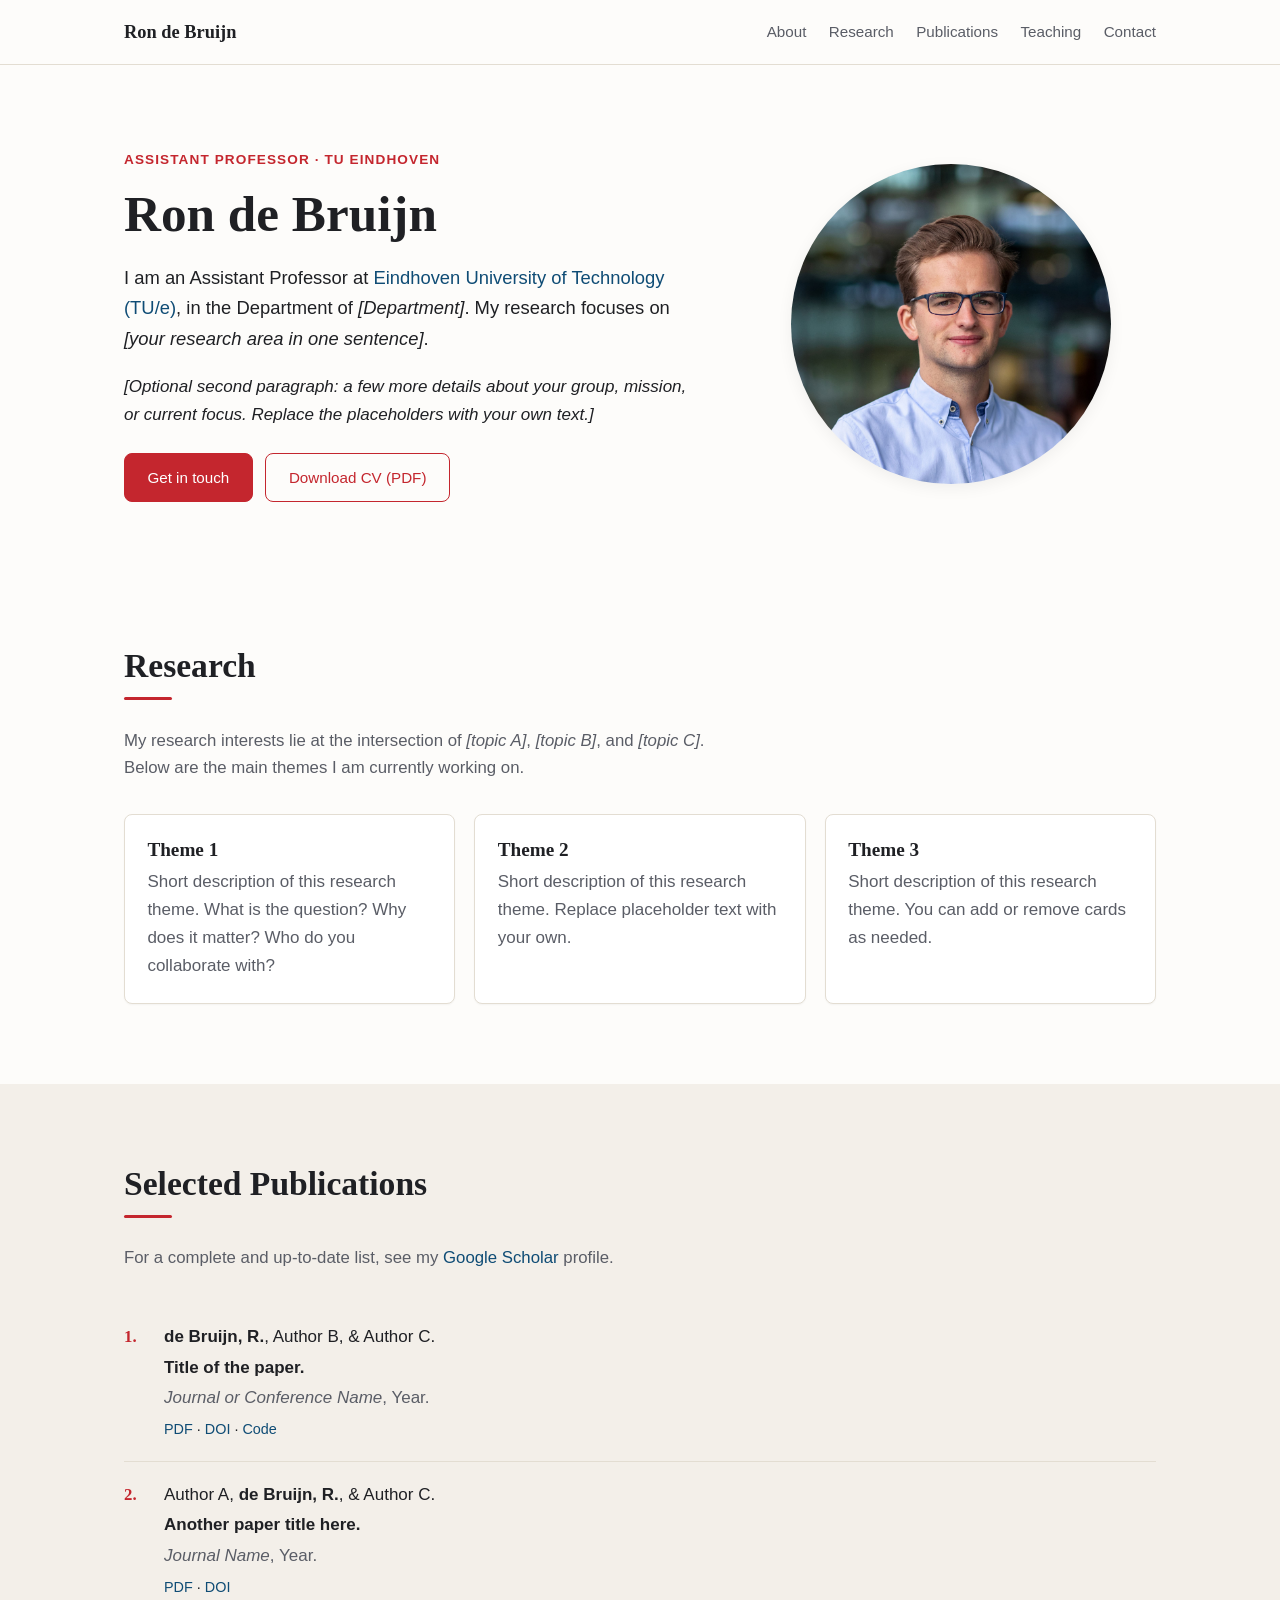
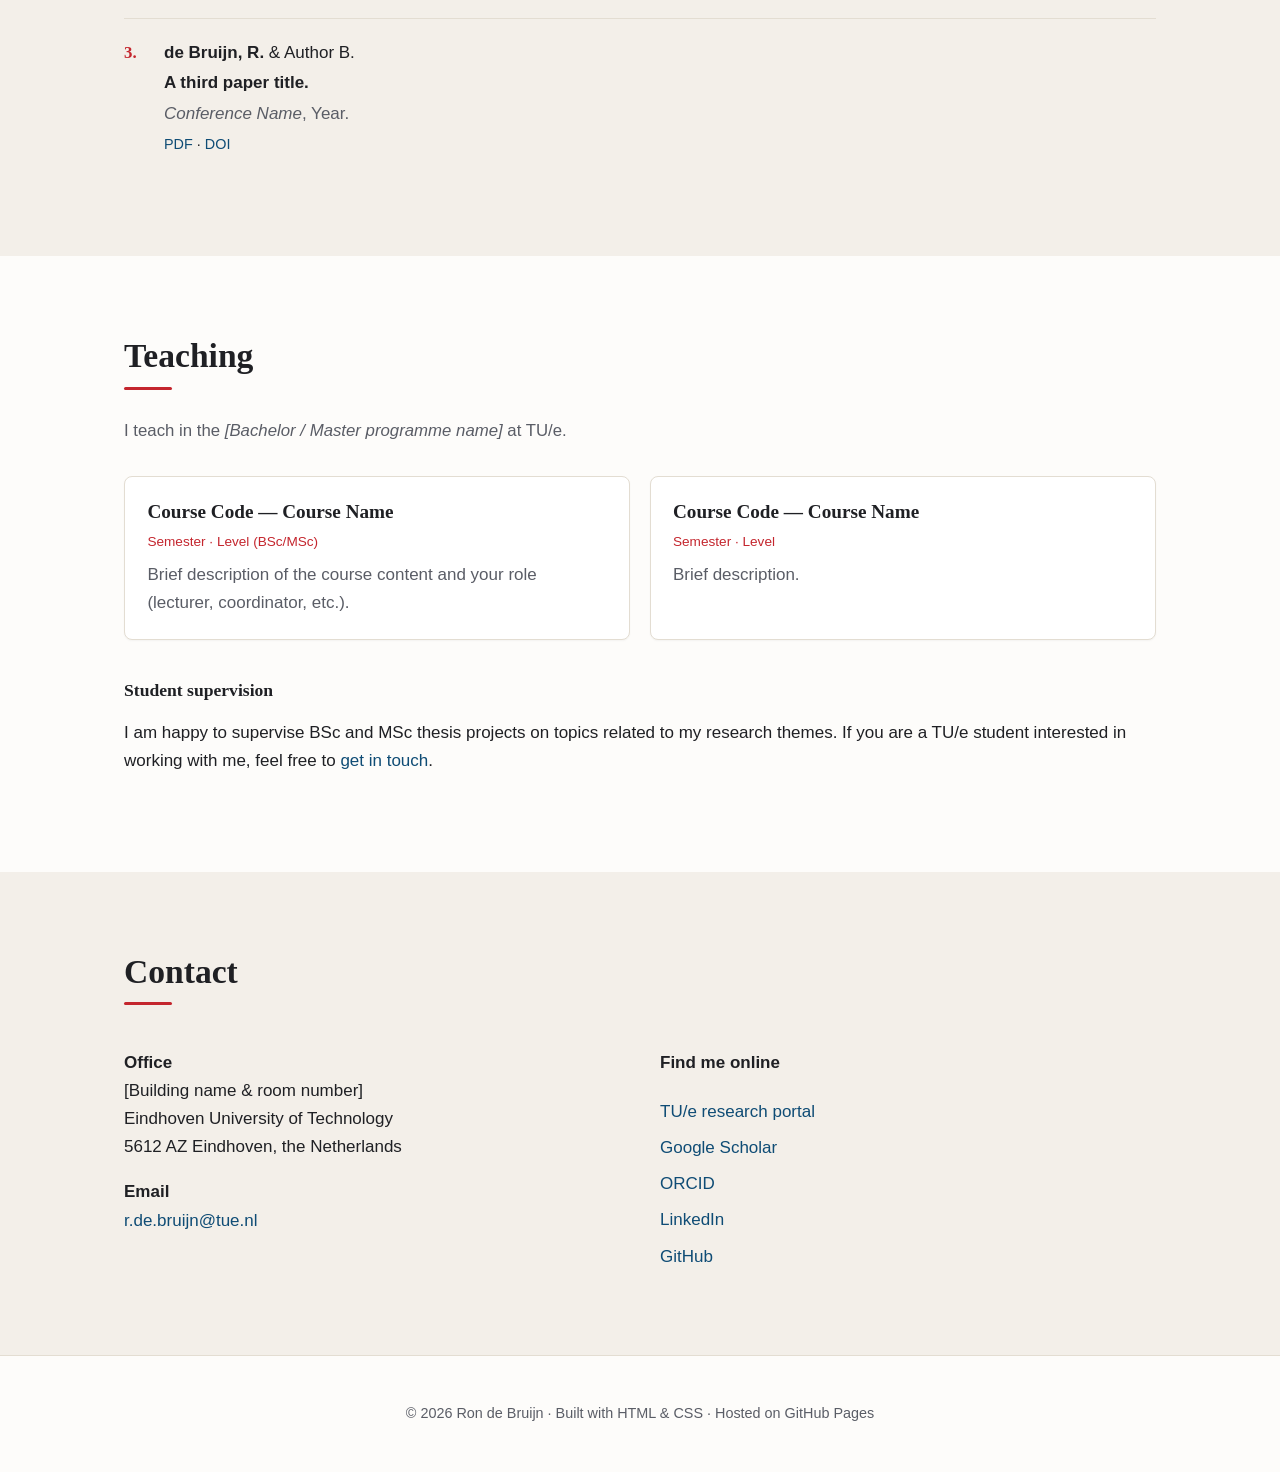
==== index.html @ a9f79290 "Add files via upload" ====
<!DOCTYPE html>
<html lang="en">
<head>
  <meta charset="UTF-8" />
  <meta name="viewport" content="width=device-width, initial-scale=1.0" />
  <title>Ron de Bruijn — Assistant Professor, TU Eindhoven</title>
  <meta name="description" content="Personal website of Ron de Bruijn, Assistant Professor at Eindhoven University of Technology (TU/e)." />
  <meta name="author" content="Ron de Bruijn" />

  <!-- Open Graph -->
  <meta property="og:title" content="Ron de Bruijn — Assistant Professor, TU/e" />
  <meta property="og:description" content="Personal website of Ron de Bruijn, Assistant Professor at Eindhoven University of Technology." />
  <meta property="og:type" content="website" />
  <meta property="og:url" content="https://rondebruijn.eu/" />

  <link rel="icon" href="data:image/svg+xml,<svg xmlns='http://www.w3.org/2000/svg' viewBox='0 0 100 100'><text y='.9em' font-size='90'>📘</text></svg>" />
  <link rel="stylesheet" href="styles.css" />
</head>
<body>
  <header class="site-header">
    <div class="container nav-wrap">
      <a href="#top" class="brand">Ron de Bruijn</a>
      <nav aria-label="Primary">
        <ul class="nav">
          <li><a href="#about">About</a></li>
          <li><a href="#research">Research</a></li>
          <li><a href="#publications">Publications</a></li>
          <li><a href="#teaching">Teaching</a></li>
          <li><a href="#contact">Contact</a></li>
        </ul>
      </nav>
      <button class="nav-toggle" aria-label="Toggle menu" aria-expanded="false">
        <span></span><span></span><span></span>
      </button>
    </div>
  </header>

  <main id="top">

    <!-- Hero / About -->
    <section id="about" class="hero">
      <div class="container hero-grid">
        <div class="hero-text">
          <p class="eyebrow">Assistant Professor · TU Eindhoven</p>
          <h1>Ron de Bruijn</h1>
          <p class="lede">
            I am an Assistant Professor at <a href="https://www.tue.nl/" target="_blank" rel="noopener">Eindhoven University of Technology (TU/e)</a>,
            in the Department of <em>[Department]</em>. My research focuses on
            <em>[your research area in one sentence]</em>.
          </p>
          <p>
            <em>[Optional second paragraph: a few more details about your group, mission, or current focus.
            Replace the placeholders with your own text.]</em>
          </p>
          <div class="cta-row">
            <a class="btn" href="#contact">Get in touch</a>
            <a class="btn btn-ghost" href="cv.pdf" target="_blank" rel="noopener">Download CV (PDF)</a>
          </div>
        </div>
        <div class="hero-photo">
          <!-- Replace photo.jpg with your own picture (square works best, ~600x600px) -->
          <img src="photo.jpg" alt="Portrait of Ron de Bruijn"
               onerror="this.outerHTML='<div class=&quot;photo-placeholder&quot;>Add <code>photo.jpg</code><br>(square, ~600×600)</div>'" />
        </div>
      </div>
    </section>

    <!-- Research -->
    <section id="research" class="section">
      <div class="container">
        <h2>Research</h2>
        <p class="section-lede">
          My research interests lie at the intersection of <em>[topic A]</em>, <em>[topic B]</em>, and <em>[topic C]</em>.
          Below are the main themes I am currently working on.
        </p>

        <div class="cards">
          <article class="card">
            <h3>Theme 1</h3>
            <p>Short description of this research theme. What is the question? Why does it matter? Who do you collaborate with?</p>
          </article>
          <article class="card">
            <h3>Theme 2</h3>
            <p>Short description of this research theme. Replace placeholder text with your own.</p>
          </article>
          <article class="card">
            <h3>Theme 3</h3>
            <p>Short description of this research theme. You can add or remove cards as needed.</p>
          </article>
        </div>
      </div>
    </section>

    <!-- Publications -->
    <section id="publications" class="section section-alt">
      <div class="container">
        <h2>Selected Publications</h2>
        <p class="section-lede">
          For a complete and up-to-date list, see my
          <a href="https://scholar.google.com/" target="_blank" rel="noopener">Google Scholar</a> profile.
        </p>

        <ol class="pubs">
          <li>
            <span class="pub-authors"><strong>de Bruijn, R.</strong>, Author B, &amp; Author C.</span>
            <span class="pub-title">Title of the paper.</span>
            <span class="pub-venue"><em>Journal or Conference Name</em>, Year.</span>
            <span class="pub-links">
              <a href="#">PDF</a> · <a href="#">DOI</a> · <a href="#">Code</a>
            </span>
          </li>
          <li>
            <span class="pub-authors">Author A, <strong>de Bruijn, R.</strong>, &amp; Author C.</span>
            <span class="pub-title">Another paper title here.</span>
            <span class="pub-venue"><em>Journal Name</em>, Year.</span>
            <span class="pub-links">
              <a href="#">PDF</a> · <a href="#">DOI</a>
            </span>
          </li>
          <li>
            <span class="pub-authors"><strong>de Bruijn, R.</strong> &amp; Author B.</span>
            <span class="pub-title">A third paper title.</span>
            <span class="pub-venue"><em>Conference Name</em>, Year.</span>
            <span class="pub-links">
              <a href="#">PDF</a> · <a href="#">DOI</a>
            </span>
          </li>
        </ol>
      </div>
    </section>

    <!-- Teaching -->
    <section id="teaching" class="section">
      <div class="container">
        <h2>Teaching</h2>
        <p class="section-lede">
          I teach in the <em>[Bachelor / Master programme name]</em> at TU/e.
        </p>

        <div class="cards">
          <article class="card">
            <h3>Course Code — Course Name</h3>
            <p class="meta">Semester · Level (BSc/MSc)</p>
            <p>Brief description of the course content and your role (lecturer, coordinator, etc.).</p>
          </article>
          <article class="card">
            <h3>Course Code — Course Name</h3>
            <p class="meta">Semester · Level</p>
            <p>Brief description.</p>
          </article>
        </div>

        <h3 class="subhead">Student supervision</h3>
        <p>
          I am happy to supervise BSc and MSc thesis projects on topics related to my research themes.
          If you are a TU/e student interested in working with me, feel free to <a href="#contact">get in touch</a>.
        </p>
      </div>
    </section>

    <!-- Contact -->
    <section id="contact" class="section section-alt">
      <div class="container">
        <h2>Contact</h2>
        <div class="contact-grid">
          <div>
            <p><strong>Office</strong><br>
              [Building name &amp; room number]<br>
              Eindhoven University of Technology<br>
              5612 AZ Eindhoven, the Netherlands
            </p>
            <p><strong>Email</strong><br>
              <a href="mailto:r.de.bruijn@tue.nl">r.de.bruijn@tue.nl</a>
            </p>
          </div>
          <div>
            <p><strong>Find me online</strong></p>
            <ul class="links">
              <li><a href="https://research.tue.nl/" target="_blank" rel="noopener">TU/e research portal</a></li>
              <li><a href="https://scholar.google.com/" target="_blank" rel="noopener">Google Scholar</a></li>
              <li><a href="https://orcid.org/" target="_blank" rel="noopener">ORCID</a></li>
              <li><a href="https://www.linkedin.com/" target="_blank" rel="noopener">LinkedIn</a></li>
              <li><a href="https://github.com/" target="_blank" rel="noopener">GitHub</a></li>
            </ul>
          </div>
        </div>
      </div>
    </section>

  </main>

  <footer class="site-footer">
    <div class="container">
      <p>© <span id="year"></span> Ron de Bruijn · Built with HTML &amp; CSS · Hosted on GitHub Pages</p>
    </div>
  </footer>

  <script>
    // Footer year
    document.getElementById('year').textContent = new Date().getFullYear();

    // Mobile nav toggle
    const toggle = document.querySelector('.nav-toggle');
    const nav = document.querySelector('.nav');
    toggle.addEventListener('click', () => {
      const open = nav.classList.toggle('open');
      toggle.setAttribute('aria-expanded', open);
    });
    nav.addEventListener('click', e => {
      if (e.target.tagName === 'A') {
        nav.classList.remove('open');
        toggle.setAttribute('aria-expanded', 'false');
      }
    });
  </script>
</body>
</html>
---- styles.css ----
/* ==========================================================================
   Ron de Bruijn — personal academic site
   Plain CSS, no framework. Easy to tweak.
   ========================================================================== */

:root {
  --max-width: 1080px;
  --bg: #fdfcfa;
  --bg-alt: #f3efe9;
  --text: #1f2024;
  --text-muted: #5a5d66;
  --border: #e3ddd2;
  --accent: #c4262e;          /* TU/e red, used sparingly */
  --accent-dark: #8e1b21;
  --link: #0f4c75;
  --link-hover: #1b6ca8;
  --radius: 8px;
  --shadow-sm: 0 1px 2px rgba(0,0,0,.04);
  --shadow-md: 0 4px 16px rgba(0,0,0,.06);
  --serif: "Charter", "Iowan Old Style", Georgia, "Times New Roman", serif;
  --sans:  "Inter", -apple-system, BlinkMacSystemFont, "Segoe UI", Roboto, "Helvetica Neue", Arial, sans-serif;
}

/* ---------- Reset / base ---------- */
* { box-sizing: border-box; }
html { scroll-behavior: smooth; }
body {
  margin: 0;
  font-family: var(--sans);
  font-size: 17px;
  line-height: 1.65;
  color: var(--text);
  background: var(--bg);
  -webkit-font-smoothing: antialiased;
}
img { max-width: 100%; height: auto; display: block; }
a {
  color: var(--link);
  text-decoration: none;
  border-bottom: 1px solid transparent;
  transition: border-color .15s, color .15s;
}
a:hover { color: var(--link-hover); border-bottom-color: currentColor; }

h1, h2, h3 { font-family: var(--serif); font-weight: 600; line-height: 1.2; }
h1 { font-size: clamp(2.2rem, 4.5vw, 3.2rem); margin: .2em 0 .35em; }
h2 { font-size: clamp(1.6rem, 3vw, 2.1rem); margin: 0 0 .8em; position: relative; padding-bottom: .4em; }
h2::after {
  content: "";
  position: absolute;
  left: 0; bottom: 0;
  width: 48px; height: 3px;
  background: var(--accent);
  border-radius: 2px;
}
h3 { font-size: 1.2rem; margin: 0 0 .4em; }

.container {
  width: 100%;
  max-width: var(--max-width);
  margin: 0 auto;
  padding: 0 1.5rem;
}

/* ---------- Header / nav ---------- */
.site-header {
  position: sticky;
  top: 0;
  z-index: 50;
  background: rgba(253, 252, 250, 0.92);
  backdrop-filter: saturate(150%) blur(8px);
  border-bottom: 1px solid var(--border);
}
.nav-wrap {
  display: flex;
  align-items: center;
  justify-content: space-between;
  height: 64px;
}
.brand {
  font-family: var(--serif);
  font-size: 1.15rem;
  font-weight: 600;
  color: var(--text);
  border: none;
}
.brand:hover { color: var(--accent); }

.nav {
  display: flex;
  gap: 1.4rem;
  list-style: none;
  margin: 0; padding: 0;
}
.nav a {
  color: var(--text-muted);
  font-size: .95rem;
  border: none;
  position: relative;
}
.nav a:hover { color: var(--text); }
.nav a::after {
  content: "";
  position: absolute;
  left: 0; right: 0; bottom: -6px;
  height: 2px;
  background: var(--accent);
  transform: scaleX(0);
  transition: transform .18s ease;
  transform-origin: left;
}
.nav a:hover::after { transform: scaleX(1); }

.nav-toggle {
  display: none;
  background: none;
  border: none;
  cursor: pointer;
  padding: 8px;
  flex-direction: column;
  gap: 4px;
}
.nav-toggle span {
  display: block;
  width: 22px; height: 2px;
  background: var(--text);
  border-radius: 2px;
}

/* ---------- Sections ---------- */
.section {
  padding: 5rem 0;
}
.section-alt { background: var(--bg-alt); }
.section-lede {
  font-size: 1.05rem;
  color: var(--text-muted);
  max-width: 65ch;
  margin: 0 0 2rem;
}
.subhead {
  margin-top: 2.5rem;
  font-size: 1.1rem;
}

/* ---------- Hero ---------- */
.hero { padding: 5rem 0 4rem; }
.hero-grid {
  display: grid;
  grid-template-columns: 1.4fr 1fr;
  gap: 3rem;
  align-items: center;
}
.eyebrow {
  display: inline-block;
  font-size: .85rem;
  font-weight: 600;
  letter-spacing: .08em;
  text-transform: uppercase;
  color: var(--accent);
  margin: 0;
}
.lede {
  font-size: 1.15rem;
  color: var(--text);
}
.cta-row {
  display: flex;
  gap: .8rem;
  flex-wrap: wrap;
  margin-top: 1.5rem;
}
.btn {
  display: inline-block;
  padding: .7rem 1.4rem;
  border-radius: var(--radius);
  background: var(--accent);
  color: #fff;
  font-weight: 500;
  font-size: .95rem;
  border: 1px solid var(--accent);
  transition: background .15s, transform .05s;
}
.btn:hover { background: var(--accent-dark); border-color: var(--accent-dark); color: #fff; border-bottom-color: var(--accent-dark); }
.btn:active { transform: translateY(1px); }
.btn-ghost {
  background: transparent;
  color: var(--accent);
}
.btn-ghost:hover { background: var(--accent); color: #fff; }

.hero-photo img,
.photo-placeholder {
  width: 100%;
  max-width: 320px;
  aspect-ratio: 1 / 1;
  border-radius: 50%;
  object-fit: cover;
  margin: 0 auto;
  box-shadow: var(--shadow-md);
  background: var(--bg-alt);
}
.photo-placeholder {
  display: flex;
  align-items: center;
  justify-content: center;
  text-align: center;
  color: var(--text-muted);
  font-size: .9rem;
  padding: 1rem;
  border: 2px dashed var(--border);
}
.photo-placeholder code {
  background: #fff;
  padding: 1px 5px;
  border-radius: 3px;
  font-size: .85rem;
}

/* ---------- Cards ---------- */
.cards {
  display: grid;
  grid-template-columns: repeat(auto-fit, minmax(260px, 1fr));
  gap: 1.2rem;
  margin-top: 1rem;
}
.card {
  background: #fff;
  border: 1px solid var(--border);
  border-radius: var(--radius);
  padding: 1.4rem;
  box-shadow: var(--shadow-sm);
  transition: transform .15s, box-shadow .15s;
}
.section-alt .card { background: #fff; }
.card:hover {
  transform: translateY(-2px);
  box-shadow: var(--shadow-md);
}
.card h3 { color: var(--text); }
.card p { margin: 0; color: var(--text-muted); }
.card .meta {
  font-size: .85rem;
  color: var(--accent);
  margin-bottom: .5rem;
  font-weight: 500;
}

/* ---------- Publications ---------- */
.pubs {
  list-style: none;
  counter-reset: pub;
  padding: 0;
  margin: 0;
}
.pubs li {
  counter-increment: pub;
  padding: 1.2rem 0 1.2rem 2.5rem;
  border-bottom: 1px solid var(--border);
  position: relative;
}
.pubs li:last-child { border-bottom: none; }
.pubs li::before {
  content: counter(pub) ".";
  position: absolute;
  left: 0;
  top: 1.2rem;
  font-family: var(--serif);
  font-weight: 600;
  color: var(--accent);
  font-size: 1.05rem;
}
.pub-authors,
.pub-title,
.pub-venue,
.pub-links { display: block; }
.pub-title {
  font-weight: 600;
  margin: .15rem 0;
}
.pub-venue { color: var(--text-muted); }
.pub-links { margin-top: .35rem; font-size: .9rem; }

/* ---------- Contact ---------- */
.contact-grid {
  display: grid;
  grid-template-columns: 1fr 1fr;
  gap: 2.5rem;
}
.links {
  list-style: none;
  padding: 0;
  margin: .5rem 0 0;
}
.links li { padding: .25rem 0; }

/* ---------- Footer ---------- */
.site-footer {
  border-top: 1px solid var(--border);
  padding: 2rem 0;
  font-size: .9rem;
  color: var(--text-muted);
  text-align: center;
}

/* ---------- Responsive ---------- */
@media (max-width: 760px) {
  .hero-grid {
    grid-template-columns: 1fr;
    text-align: center;
  }
  .hero-photo { order: -1; }
  .hero-photo img,
  .photo-placeholder { max-width: 200px; }
  .eyebrow { display: inline-block; }
  .cta-row { justify-content: center; }
  .contact-grid { grid-template-columns: 1fr; }

  .nav-toggle { display: flex; }
  .nav {
    display: none;
    position: absolute;
    top: 64px; left: 0; right: 0;
    flex-direction: column;
    gap: 0;
    background: var(--bg);
    border-bottom: 1px solid var(--border);
    padding: .5rem 1.5rem 1rem;
  }
  .nav.open { display: flex; }
  .nav li { padding: .6rem 0; border-bottom: 1px solid var(--border); }
  .nav li:last-child { border-bottom: none; }
}

/* ---------- Print ---------- */
@media print {
  .site-header, .site-footer, .cta-row, .nav-toggle { display: none; }
  .section { padding: 1.5rem 0; page-break-inside: avoid; }
  body { font-size: 11pt; color: #000; background: #fff; }
}
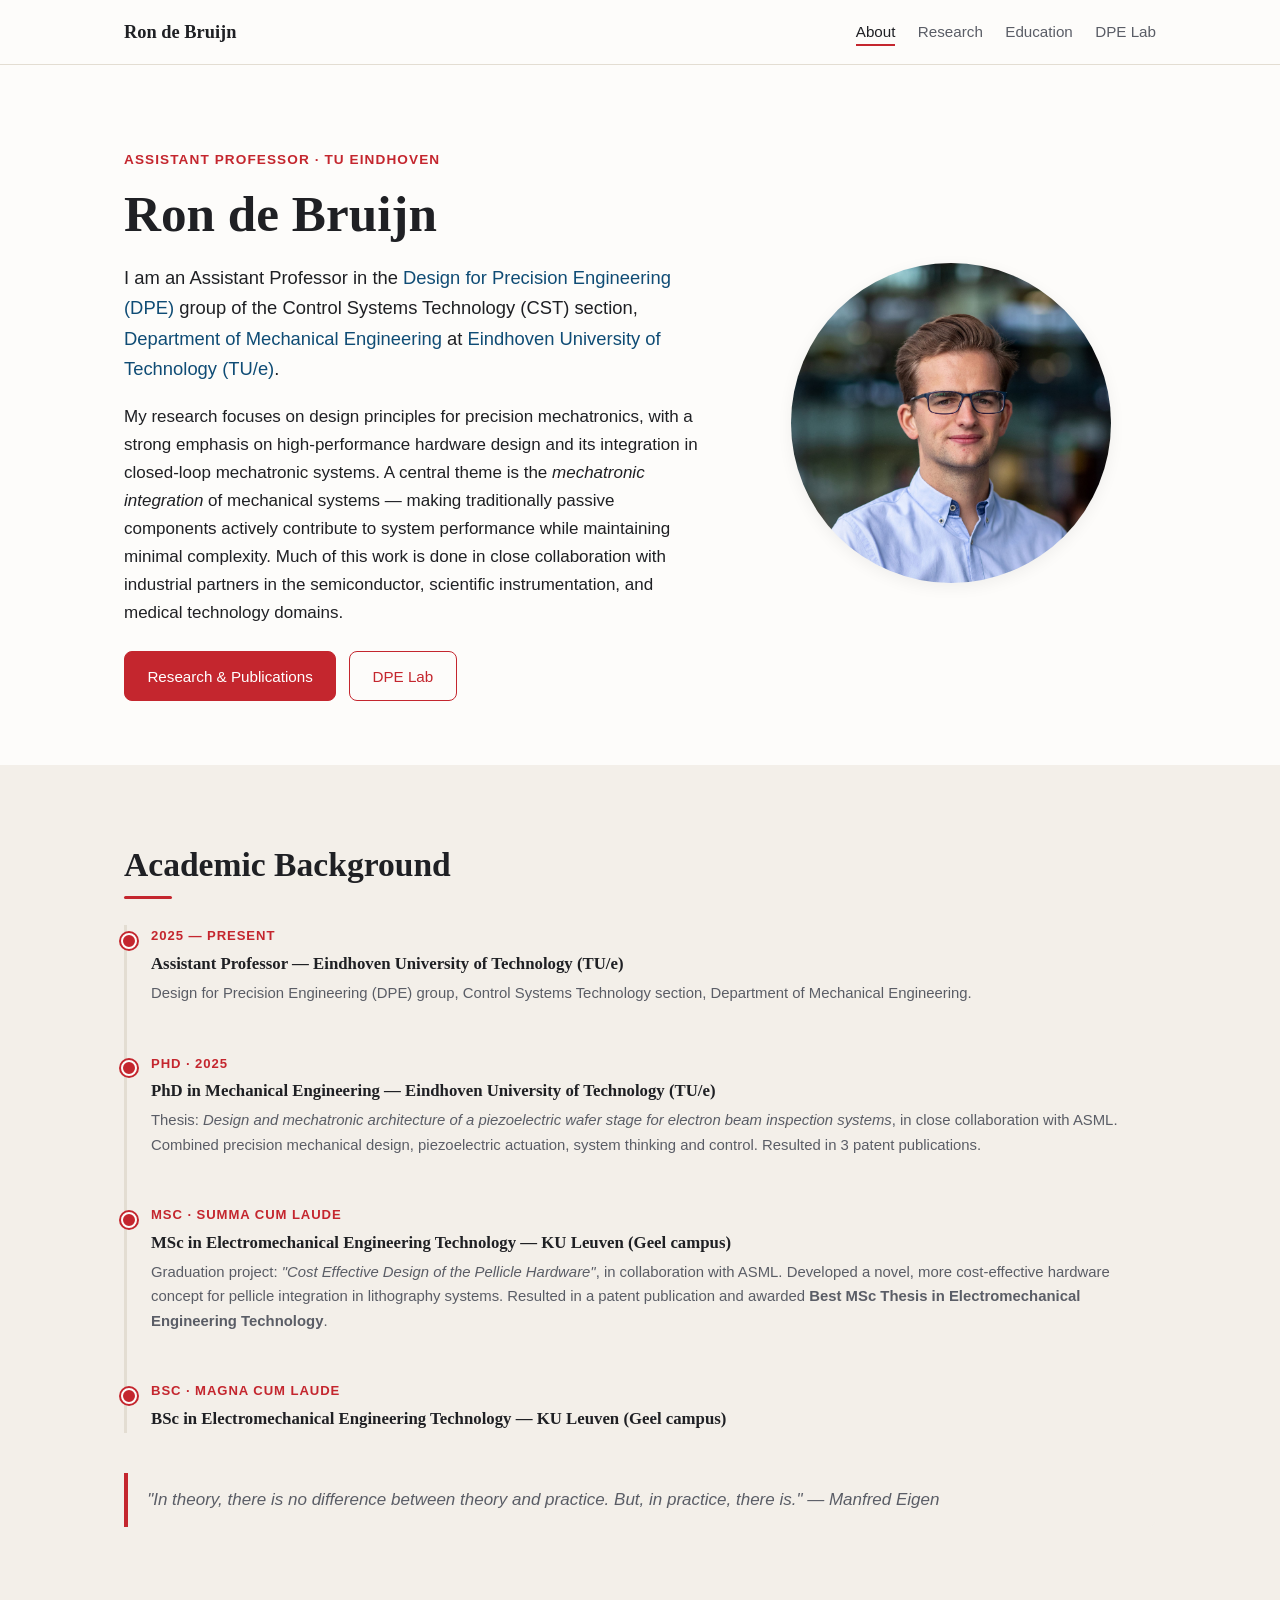
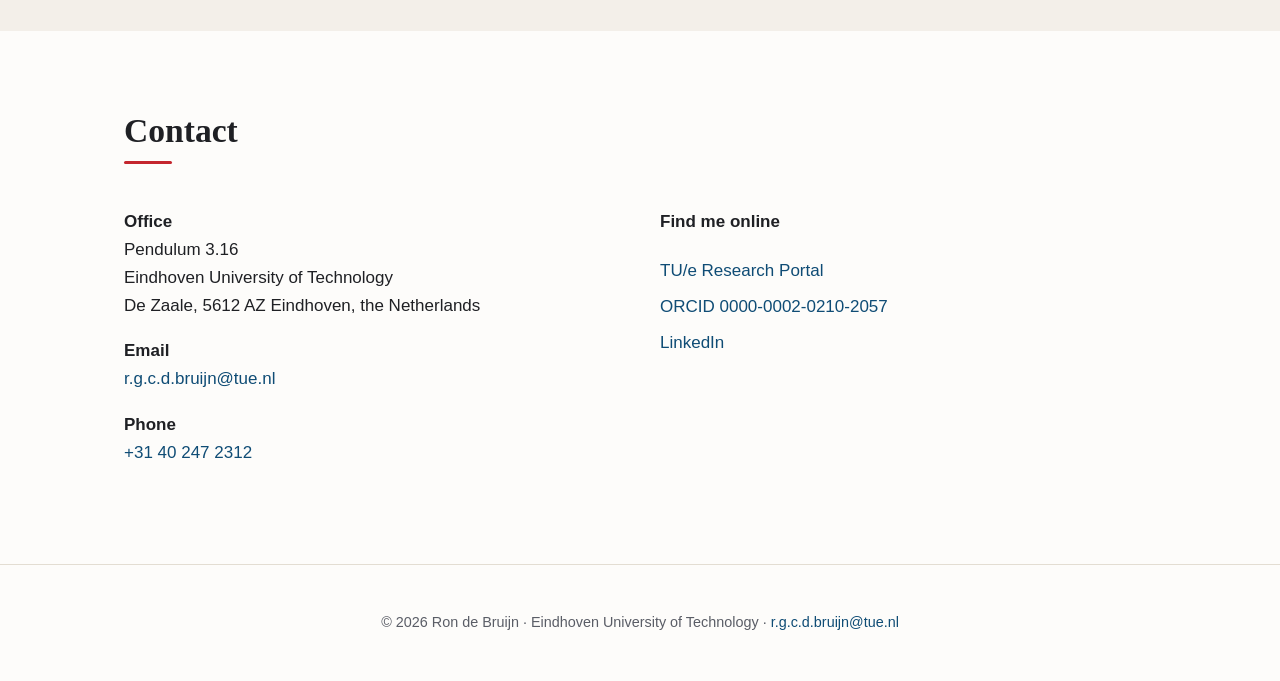
==== commit 0d1a70d6: "Add files via upload" ====
--- a/index.html
+++ b/index.html
@@ -3,30 +3,26 @@
 <head>
   <meta charset="UTF-8" />
   <meta name="viewport" content="width=device-width, initial-scale=1.0" />
-  <title>Ron de Bruijn — Assistant Professor, TU Eindhoven</title>
-  <meta name="description" content="Personal website of Ron de Bruijn, Assistant Professor at Eindhoven University of Technology (TU/e)." />
+  <title>Ron de Bruijn — Assistant Professor, TU/e</title>
+  <meta name="description" content="Personal website of Ron de Bruijn, Assistant Professor in Design for Precision Engineering at Eindhoven University of Technology (TU/e)." />
   <meta name="author" content="Ron de Bruijn" />
-
-  <!-- Open Graph -->
   <meta property="og:title" content="Ron de Bruijn — Assistant Professor, TU/e" />
-  <meta property="og:description" content="Personal website of Ron de Bruijn, Assistant Professor at Eindhoven University of Technology." />
+  <meta property="og:description" content="Assistant Professor in Design for Precision Engineering, Mechanical Engineering, TU Eindhoven." />
   <meta property="og:type" content="website" />
   <meta property="og:url" content="https://rondebruijn.eu/" />
-
   <link rel="icon" href="data:image/svg+xml,<svg xmlns='http://www.w3.org/2000/svg' viewBox='0 0 100 100'><text y='.9em' font-size='90'>📘</text></svg>" />
   <link rel="stylesheet" href="styles.css" />
 </head>
 <body>
   <header class="site-header">
     <div class="container nav-wrap">
-      <a href="#top" class="brand">Ron de Bruijn</a>
+      <a href="index.html" class="brand">Ron de Bruijn</a>
       <nav aria-label="Primary">
         <ul class="nav">
-          <li><a href="#about">About</a></li>
-          <li><a href="#research">Research</a></li>
-          <li><a href="#publications">Publications</a></li>
-          <li><a href="#teaching">Teaching</a></li>
-          <li><a href="#contact">Contact</a></li>
+          <li><a href="index.html" class="active">About</a></li>
+          <li><a href="research.html">Research</a></li>
+          <li><a href="education.html">Education</a></li>
+          <li><a href="dpe-lab.html">DPE Lab</a></li>
         </ul>
       </nav>
       <button class="nav-toggle" aria-label="Toggle menu" aria-expanded="false">
@@ -35,152 +31,106 @@
     </div>
   </header>
 
-  <main id="top">
+  <main>
 
-    <!-- Hero / About -->
-    <section id="about" class="hero">
+    <!-- Hero -->
+    <section class="hero">
       <div class="container hero-grid">
         <div class="hero-text">
           <p class="eyebrow">Assistant Professor · TU Eindhoven</p>
           <h1>Ron de Bruijn</h1>
           <p class="lede">
-            I am an Assistant Professor at <a href="https://www.tue.nl/" target="_blank" rel="noopener">Eindhoven University of Technology (TU/e)</a>,
-            in the Department of <em>[Department]</em>. My research focuses on
-            <em>[your research area in one sentence]</em>.
+            I am an Assistant Professor in the <a href="dpe-lab.html">Design for Precision Engineering (DPE)</a> group
+            of the Control Systems Technology (CST) section, <a href="https://www.tue.nl/en/our-university/departments/mechanical-engineering/" target="_blank" rel="noopener">Department of Mechanical Engineering</a>
+            at <a href="https://www.tue.nl/" target="_blank" rel="noopener">Eindhoven University of Technology (TU/e)</a>.
           </p>
           <p>
-            <em>[Optional second paragraph: a few more details about your group, mission, or current focus.
-            Replace the placeholders with your own text.]</em>
+            My research focuses on design principles for precision mechatronics, with a strong emphasis
+            on high-performance hardware design and its integration in closed-loop mechatronic systems.
+            A central theme is the <em>mechatronic integration</em> of mechanical systems — making traditionally
+            passive components actively contribute to system performance while maintaining minimal complexity.
+            Much of this work is done in close collaboration with industrial partners in the semiconductor,
+            scientific instrumentation, and medical technology domains.
           </p>
           <div class="cta-row">
-            <a class="btn" href="#contact">Get in touch</a>
-            <a class="btn btn-ghost" href="cv.pdf" target="_blank" rel="noopener">Download CV (PDF)</a>
+            <a class="btn" href="research.html">Research &amp; Publications</a>
+            <a class="btn btn-ghost" href="dpe-lab.html">DPE Lab</a>
           </div>
         </div>
         <div class="hero-photo">
-          <!-- Replace photo.jpg with your own picture (square works best, ~600x600px) -->
-          <img src="photo.jpg" alt="Portrait of Ron de Bruijn"
-               onerror="this.outerHTML='<div class=&quot;photo-placeholder&quot;>Add <code>photo.jpg</code><br>(square, ~600×600)</div>'" />
+          <img src="photo.jpg" alt="Portrait of Ron de Bruijn" />
         </div>
       </div>
     </section>
 
-    <!-- Research -->
-    <section id="research" class="section">
+    <!-- Academic Background -->
+    <section class="section section-alt">
       <div class="container">
-        <h2>Research</h2>
-        <p class="section-lede">
-          My research interests lie at the intersection of <em>[topic A]</em>, <em>[topic B]</em>, and <em>[topic C]</em>.
-          Below are the main themes I am currently working on.
-        </p>
+        <h2>Academic Background</h2>
+        <ul class="timeline">
+          <li>
+            <span class="timeline-year">2025 — Present</span>
+            <span class="timeline-title">Assistant Professor — Eindhoven University of Technology (TU/e)</span>
+            <p class="timeline-meta">
+              Design for Precision Engineering (DPE) group, Control Systems Technology section,
+              Department of Mechanical Engineering.
+            </p>
+          </li>
+          <li>
+            <span class="timeline-year">PhD · 2025</span>
+            <span class="timeline-title">PhD in Mechanical Engineering — Eindhoven University of Technology (TU/e)</span>
+            <p class="timeline-meta">
+              Thesis: <em>Design and mechatronic architecture of a piezoelectric wafer stage for electron beam inspection systems</em>,
+              in close collaboration with ASML. Combined precision mechanical design, piezoelectric actuation, system thinking and control.
+              Resulted in 3 patent publications.
+            </p>
+          </li>
+          <li>
+            <span class="timeline-year">MSc · Summa Cum Laude</span>
+            <span class="timeline-title">MSc in Electromechanical Engineering Technology — KU Leuven (Geel campus)</span>
+            <p class="timeline-meta">
+              Graduation project: <em>"Cost Effective Design of the Pellicle Hardware"</em>, in collaboration with ASML.
+              Developed a novel, more cost-effective hardware concept for pellicle integration in lithography systems.
+              Resulted in a patent publication and awarded <strong>Best MSc Thesis in Electromechanical Engineering Technology</strong>.
+            </p>
+          </li>
+          <li>
+            <span class="timeline-year">BSc · Magna Cum Laude</span>
+            <span class="timeline-title">BSc in Electromechanical Engineering Technology — KU Leuven (Geel campus)</span>
+            <p class="timeline-meta"></p>
+          </li>
+        </ul>
 
-        <div class="cards">
-          <article class="card">
-            <h3>Theme 1</h3>
-            <p>Short description of this research theme. What is the question? Why does it matter? Who do you collaborate with?</p>
-          </article>
-          <article class="card">
-            <h3>Theme 2</h3>
-            <p>Short description of this research theme. Replace placeholder text with your own.</p>
-          </article>
-          <article class="card">
-            <h3>Theme 3</h3>
-            <p>Short description of this research theme. You can add or remove cards as needed.</p>
-          </article>
+        <div class="callout" style="margin-top:2.5rem;">
+          "In theory, there is no difference between theory and practice. But, in practice, there is." — Manfred Eigen
         </div>
       </div>
     </section>
 
-    <!-- Publications -->
-    <section id="publications" class="section section-alt">
-      <div class="container">
-        <h2>Selected Publications</h2>
-        <p class="section-lede">
-          For a complete and up-to-date list, see my
-          <a href="https://scholar.google.com/" target="_blank" rel="noopener">Google Scholar</a> profile.
-        </p>
-
-        <ol class="pubs">
-          <li>
-            <span class="pub-authors"><strong>de Bruijn, R.</strong>, Author B, &amp; Author C.</span>
-            <span class="pub-title">Title of the paper.</span>
-            <span class="pub-venue"><em>Journal or Conference Name</em>, Year.</span>
-            <span class="pub-links">
-              <a href="#">PDF</a> · <a href="#">DOI</a> · <a href="#">Code</a>
-            </span>
-          </li>
-          <li>
-            <span class="pub-authors">Author A, <strong>de Bruijn, R.</strong>, &amp; Author C.</span>
-            <span class="pub-title">Another paper title here.</span>
-            <span class="pub-venue"><em>Journal Name</em>, Year.</span>
-            <span class="pub-links">
-              <a href="#">PDF</a> · <a href="#">DOI</a>
-            </span>
-          </li>
-          <li>
-            <span class="pub-authors"><strong>de Bruijn, R.</strong> &amp; Author B.</span>
-            <span class="pub-title">A third paper title.</span>
-            <span class="pub-venue"><em>Conference Name</em>, Year.</span>
-            <span class="pub-links">
-              <a href="#">PDF</a> · <a href="#">DOI</a>
-            </span>
-          </li>
-        </ol>
-      </div>
-    </section>
-
-    <!-- Teaching -->
-    <section id="teaching" class="section">
-      <div class="container">
-        <h2>Teaching</h2>
-        <p class="section-lede">
-          I teach in the <em>[Bachelor / Master programme name]</em> at TU/e.
-        </p>
-
-        <div class="cards">
-          <article class="card">
-            <h3>Course Code — Course Name</h3>
-            <p class="meta">Semester · Level (BSc/MSc)</p>
-            <p>Brief description of the course content and your role (lecturer, coordinator, etc.).</p>
-          </article>
-          <article class="card">
-            <h3>Course Code — Course Name</h3>
-            <p class="meta">Semester · Level</p>
-            <p>Brief description.</p>
-          </article>
-        </div>
-
-        <h3 class="subhead">Student supervision</h3>
-        <p>
-          I am happy to supervise BSc and MSc thesis projects on topics related to my research themes.
-          If you are a TU/e student interested in working with me, feel free to <a href="#contact">get in touch</a>.
-        </p>
-      </div>
-    </section>
-
     <!-- Contact -->
-    <section id="contact" class="section section-alt">
+    <section id="contact" class="section">
       <div class="container">
         <h2>Contact</h2>
         <div class="contact-grid">
           <div>
             <p><strong>Office</strong><br>
-              [Building name &amp; room number]<br>
+              Pendulum 3.16<br>
               Eindhoven University of Technology<br>
-              5612 AZ Eindhoven, the Netherlands
+              De Zaale, 5612 AZ Eindhoven, the Netherlands
             </p>
             <p><strong>Email</strong><br>
-              <a href="mailto:r.de.bruijn@tue.nl">r.de.bruijn@tue.nl</a>
+              <a href="mailto:r.g.c.d.bruijn@tue.nl">r.g.c.d.bruijn@tue.nl</a>
+            </p>
+            <p><strong>Phone</strong><br>
+              <a href="tel:+31402472312">+31 40 247 2312</a>
             </p>
           </div>
           <div>
             <p><strong>Find me online</strong></p>
             <ul class="links">
-              <li><a href="https://research.tue.nl/" target="_blank" rel="noopener">TU/e research portal</a></li>
-              <li><a href="https://scholar.google.com/" target="_blank" rel="noopener">Google Scholar</a></li>
-              <li><a href="https://orcid.org/" target="_blank" rel="noopener">ORCID</a></li>
-              <li><a href="https://www.linkedin.com/" target="_blank" rel="noopener">LinkedIn</a></li>
-              <li><a href="https://github.com/" target="_blank" rel="noopener">GitHub</a></li>
+              <li><a href="https://research.tue.nl/en/persons/ron-de-bruijn/" target="_blank" rel="noopener">TU/e Research Portal</a></li>
+              <li><a href="https://orcid.org/0000-0002-0210-2057" target="_blank" rel="noopener">ORCID 0000-0002-0210-2057</a></li>
+              <li><a href="https://www.linkedin.com/in/ron-de-bruijn/" target="_blank" rel="noopener">LinkedIn</a></li>
             </ul>
           </div>
         </div>
@@ -191,17 +141,14 @@
 
   <footer class="site-footer">
     <div class="container">
-      <p>© <span id="year"></span> Ron de Bruijn · Built with HTML &amp; CSS · Hosted on GitHub Pages</p>
+      <p>© <span id="year"></span> Ron de Bruijn · Eindhoven University of Technology · <a href="mailto:r.g.c.d.bruijn@tue.nl">r.g.c.d.bruijn@tue.nl</a></p>
     </div>
   </footer>
 
   <script>
-    // Footer year
     document.getElementById('year').textContent = new Date().getFullYear();
-
-    // Mobile nav toggle
     const toggle = document.querySelector('.nav-toggle');
-    const nav = document.querySelector('.nav');
+    const nav    = document.querySelector('.nav');
     toggle.addEventListener('click', () => {
       const open = nav.classList.toggle('open');
       toggle.setAttribute('aria-expanded', open);
--- a/styles.css
+++ b/styles.css
@@ -110,6 +110,8 @@
   transform-origin: left;
 }
 .nav a:hover::after { transform: scaleX(1); }
+.nav a.active { color: var(--text); font-weight: 500; }
+.nav a.active::after { transform: scaleX(1); }
 
 .nav-toggle {
   display: none;
@@ -141,6 +143,69 @@
 .subhead {
   margin-top: 2.5rem;
   font-size: 1.1rem;
+}
+
+/* ---------- Page intro (inner pages) ---------- */
+.page-intro {
+  padding: 3.5rem 0 2.5rem;
+  border-bottom: 1px solid var(--border);
+}
+.page-intro h1 { font-size: clamp(1.8rem, 3.5vw, 2.6rem); margin: .2em 0 .5em; }
+.page-intro .section-lede { margin-bottom: 0; }
+
+/* ---------- Timeline ---------- */
+.timeline {
+  list-style: none;
+  padding: 0 0 0 1.5rem;
+  margin: 0;
+  border-left: 3px solid var(--border);
+}
+.timeline li {
+  position: relative;
+  padding: 0 0 2rem;
+}
+.timeline li:last-child { padding-bottom: 0; }
+.timeline li::before {
+  content: "";
+  position: absolute;
+  left: -1.85rem;
+  top: .45em;
+  width: 12px; height: 12px;
+  border-radius: 50%;
+  background: var(--accent);
+  border: 2px solid var(--bg);
+  box-shadow: 0 0 0 2px var(--accent);
+}
+.timeline-year {
+  display: block;
+  font-size: .82rem;
+  font-weight: 700;
+  letter-spacing: .07em;
+  text-transform: uppercase;
+  color: var(--accent);
+  margin-bottom: .2rem;
+}
+.timeline-title {
+  font-family: var(--serif);
+  font-weight: 600;
+  font-size: 1.05rem;
+  display: block;
+}
+.timeline-meta {
+  color: var(--text-muted);
+  font-size: .93rem;
+  margin-top: .2rem;
+}
+
+/* ---------- Quote / callout ---------- */
+.callout {
+  border-left: 4px solid var(--accent);
+  padding: .8rem 1.2rem;
+  background: var(--bg-alt);
+  border-radius: 0 var(--radius) var(--radius) 0;
+  font-style: italic;
+  color: var(--text-muted);
+  margin: 1.5rem 0;
 }
 
 /* ---------- Hero ---------- */
@@ -303,8 +368,18 @@
   text-align: center;
 }
 
+/* ---------- Two-column layout helper ---------- */
+.two-col {
+  display: grid;
+  grid-template-columns: 1fr 1fr;
+  gap: 2.5rem;
+  margin-bottom: 2rem;
+}
+
 /* ---------- Responsive ---------- */
 @media (max-width: 760px) {
+  .two-col { grid-template-columns: 1fr; }
+  .page-intro { padding: 2.5rem 0 2rem; }
   .hero-grid {
     grid-template-columns: 1fr;
     text-align: center;
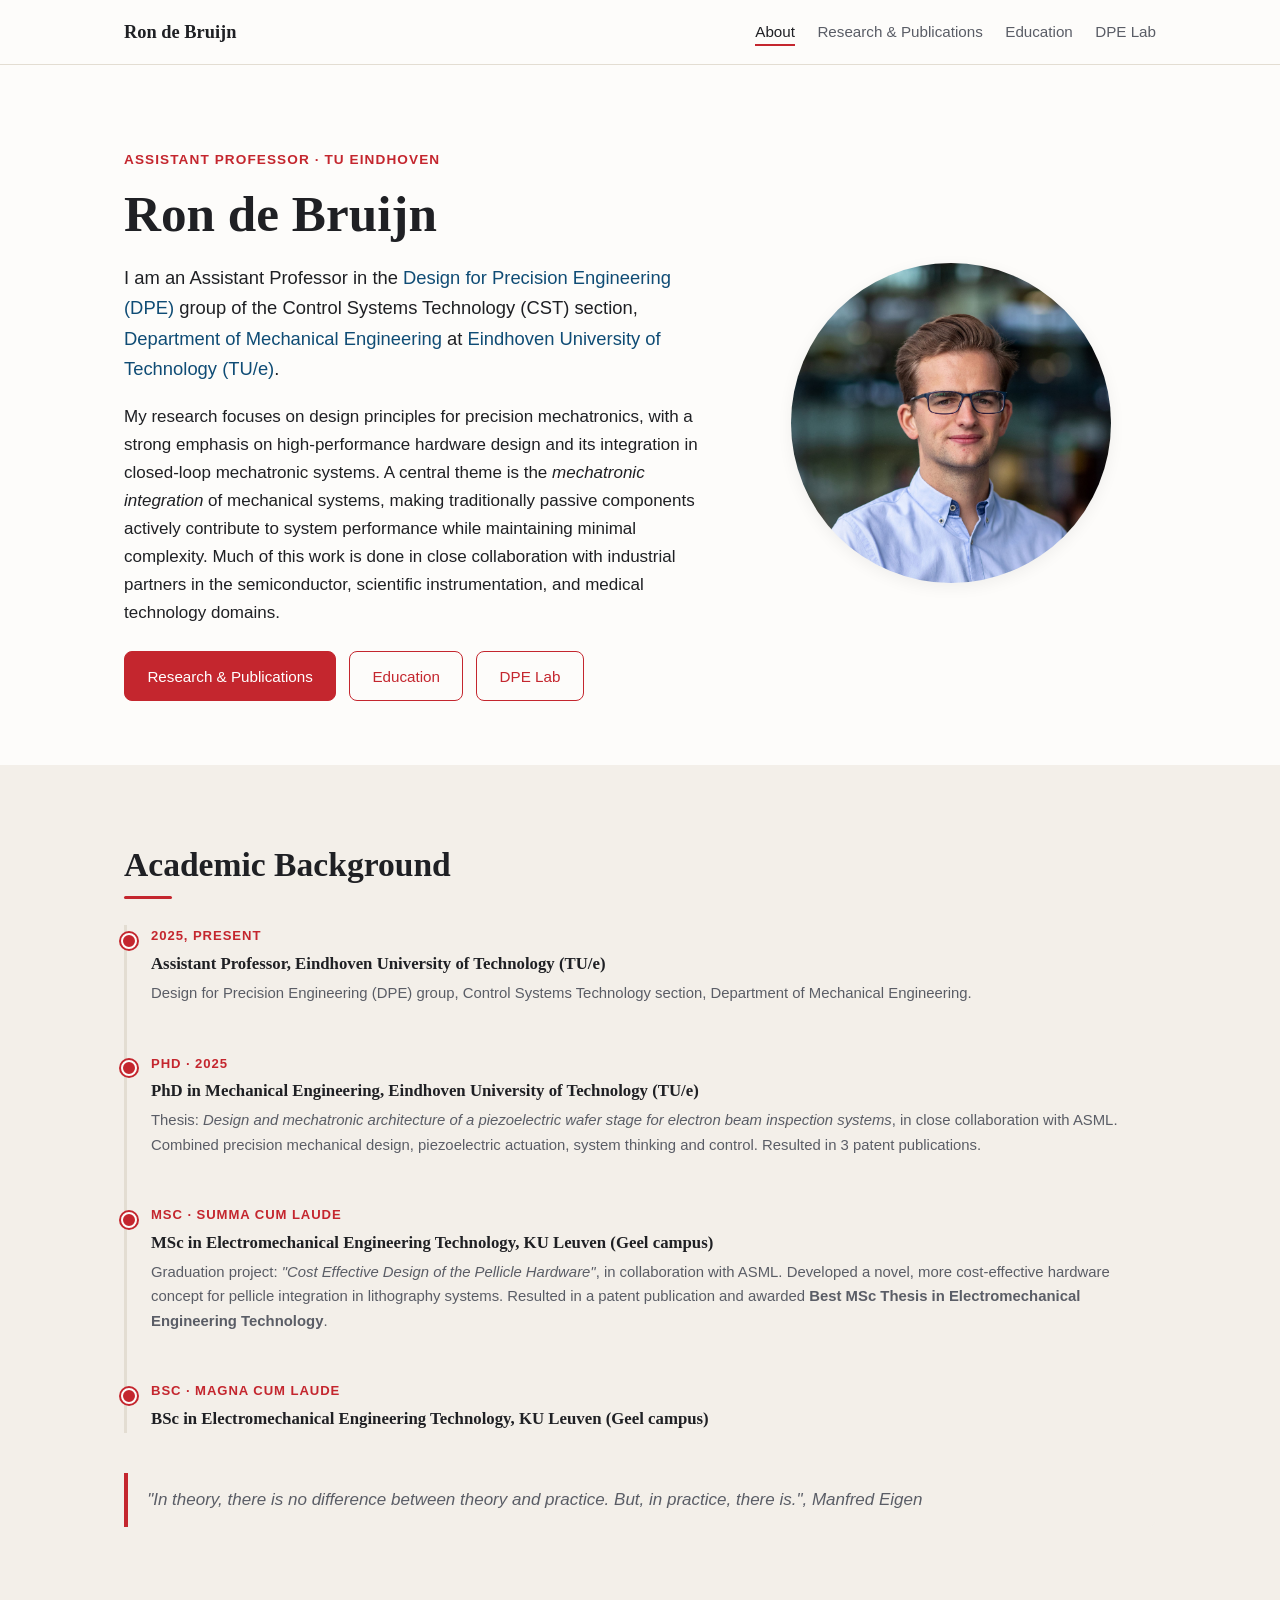
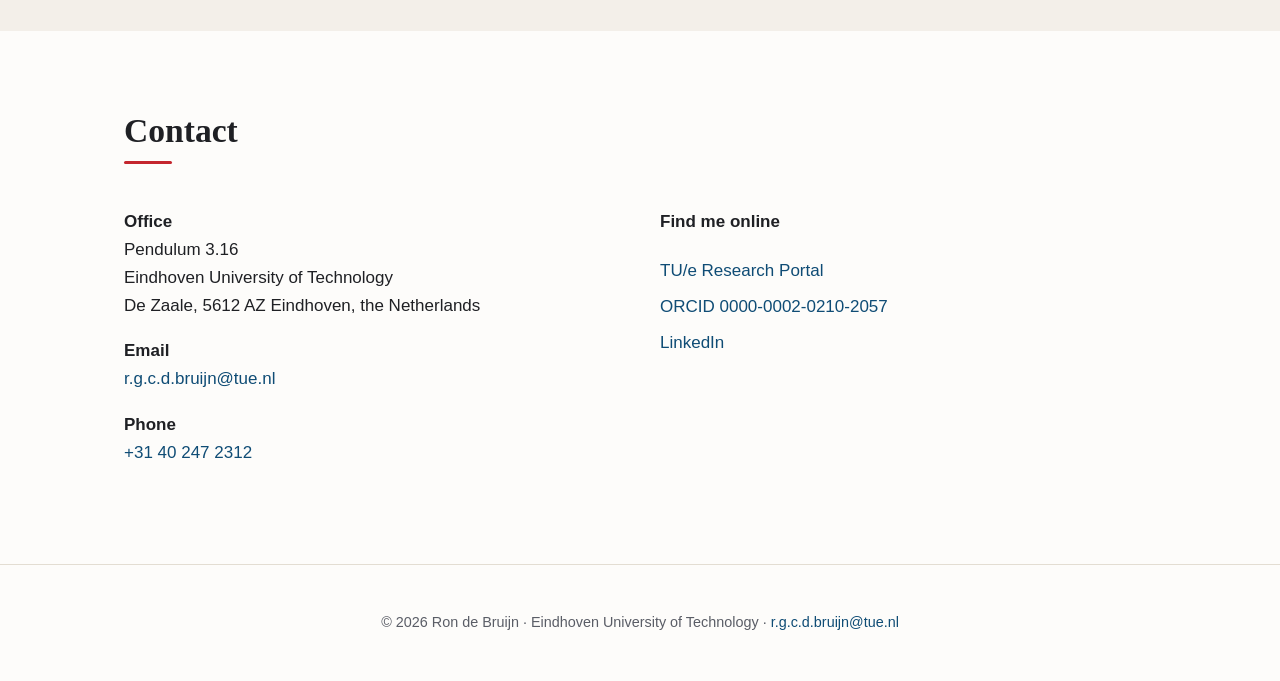
==== commit 8b372c61: "Add files via upload" ====
--- a/index.html
+++ b/index.html
@@ -3,10 +3,10 @@
 <head>
   <meta charset="UTF-8" />
   <meta name="viewport" content="width=device-width, initial-scale=1.0" />
-  <title>Ron de Bruijn — Assistant Professor, TU/e</title>
+  <title>Ron de Bruijn, Assistant Professor, TU/e</title>
   <meta name="description" content="Personal website of Ron de Bruijn, Assistant Professor in Design for Precision Engineering at Eindhoven University of Technology (TU/e)." />
   <meta name="author" content="Ron de Bruijn" />
-  <meta property="og:title" content="Ron de Bruijn — Assistant Professor, TU/e" />
+  <meta property="og:title" content="Ron de Bruijn, Assistant Professor, TU/e" />
   <meta property="og:description" content="Assistant Professor in Design for Precision Engineering, Mechanical Engineering, TU Eindhoven." />
   <meta property="og:type" content="website" />
   <meta property="og:url" content="https://rondebruijn.eu/" />
@@ -20,7 +20,7 @@
       <nav aria-label="Primary">
         <ul class="nav">
           <li><a href="index.html" class="active">About</a></li>
-          <li><a href="research.html">Research</a></li>
+          <li><a href="research.html">Research &amp; Publications</a></li>
           <li><a href="education.html">Education</a></li>
           <li><a href="dpe-lab.html">DPE Lab</a></li>
         </ul>
@@ -47,13 +47,14 @@
           <p>
             My research focuses on design principles for precision mechatronics, with a strong emphasis
             on high-performance hardware design and its integration in closed-loop mechatronic systems.
-            A central theme is the <em>mechatronic integration</em> of mechanical systems — making traditionally
+            A central theme is the <em>mechatronic integration</em> of mechanical systems, making traditionally
             passive components actively contribute to system performance while maintaining minimal complexity.
             Much of this work is done in close collaboration with industrial partners in the semiconductor,
             scientific instrumentation, and medical technology domains.
           </p>
           <div class="cta-row">
             <a class="btn" href="research.html">Research &amp; Publications</a>
+            <a class="btn btn-ghost" href="education.html">Education</a>
             <a class="btn btn-ghost" href="dpe-lab.html">DPE Lab</a>
           </div>
         </div>
@@ -69,8 +70,8 @@
         <h2>Academic Background</h2>
         <ul class="timeline">
           <li>
-            <span class="timeline-year">2025 — Present</span>
-            <span class="timeline-title">Assistant Professor — Eindhoven University of Technology (TU/e)</span>
+            <span class="timeline-year">2025, Present</span>
+            <span class="timeline-title">Assistant Professor, Eindhoven University of Technology (TU/e)</span>
             <p class="timeline-meta">
               Design for Precision Engineering (DPE) group, Control Systems Technology section,
               Department of Mechanical Engineering.
@@ -78,7 +79,7 @@
           </li>
           <li>
             <span class="timeline-year">PhD · 2025</span>
-            <span class="timeline-title">PhD in Mechanical Engineering — Eindhoven University of Technology (TU/e)</span>
+            <span class="timeline-title">PhD in Mechanical Engineering, Eindhoven University of Technology (TU/e)</span>
             <p class="timeline-meta">
               Thesis: <em>Design and mechatronic architecture of a piezoelectric wafer stage for electron beam inspection systems</em>,
               in close collaboration with ASML. Combined precision mechanical design, piezoelectric actuation, system thinking and control.
@@ -87,7 +88,7 @@
           </li>
           <li>
             <span class="timeline-year">MSc · Summa Cum Laude</span>
-            <span class="timeline-title">MSc in Electromechanical Engineering Technology — KU Leuven (Geel campus)</span>
+            <span class="timeline-title">MSc in Electromechanical Engineering Technology, KU Leuven (Geel campus)</span>
             <p class="timeline-meta">
               Graduation project: <em>"Cost Effective Design of the Pellicle Hardware"</em>, in collaboration with ASML.
               Developed a novel, more cost-effective hardware concept for pellicle integration in lithography systems.
@@ -96,13 +97,13 @@
           </li>
           <li>
             <span class="timeline-year">BSc · Magna Cum Laude</span>
-            <span class="timeline-title">BSc in Electromechanical Engineering Technology — KU Leuven (Geel campus)</span>
+            <span class="timeline-title">BSc in Electromechanical Engineering Technology, KU Leuven (Geel campus)</span>
             <p class="timeline-meta"></p>
           </li>
         </ul>
 
         <div class="callout" style="margin-top:2.5rem;">
-          "In theory, there is no difference between theory and practice. But, in practice, there is." — Manfred Eigen
+          "In theory, there is no difference between theory and practice. But, in practice, there is.", Manfred Eigen
         </div>
       </div>
     </section>
@@ -162,3 +163,4 @@
   </script>
 </body>
 </html>
+                                                                                                                                                                                                                                                                                                                                                                                                                                                                                                                                                                                                                                                                                                                                                                                                                                                                                                                                                                                                
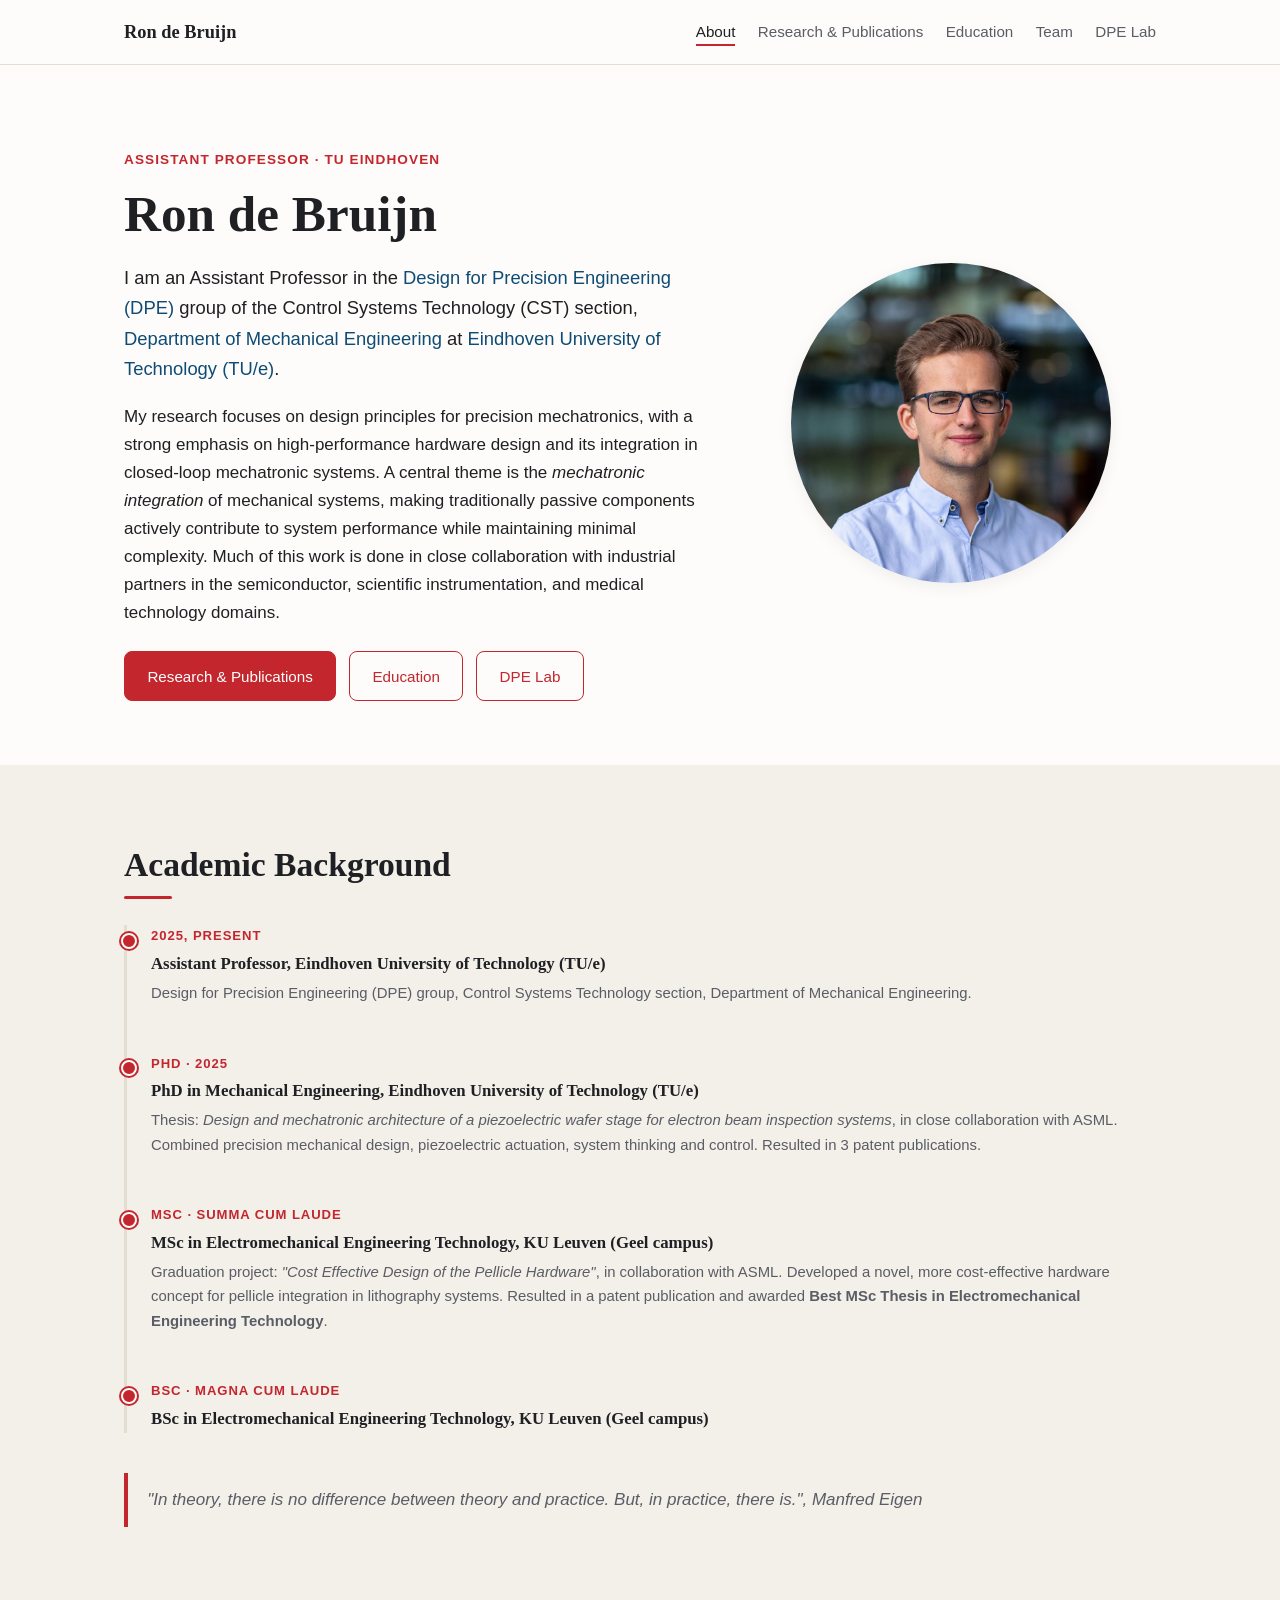
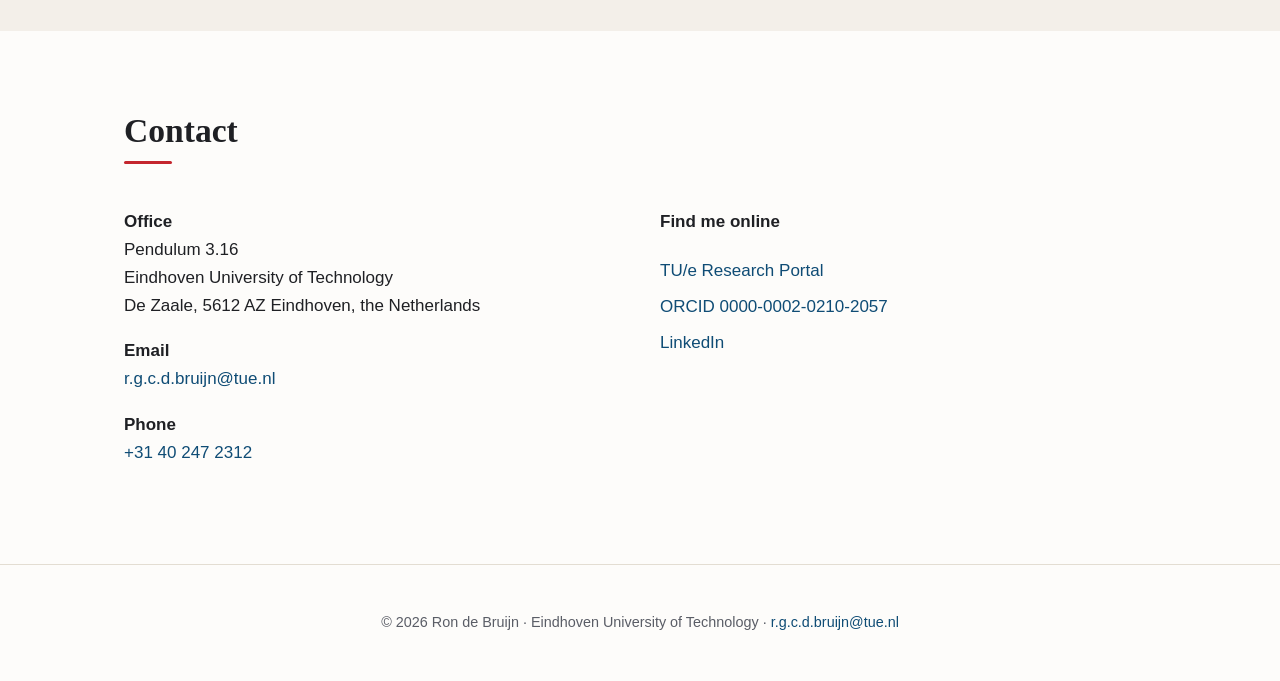
==== commit 55e051fa: "Add files via upload" ====
--- a/index.html
+++ b/index.html
@@ -22,6 +22,7 @@
           <li><a href="index.html" class="active">About</a></li>
           <li><a href="research.html">Research &amp; Publications</a></li>
           <li><a href="education.html">Education</a></li>
+          <li><a href="team.html">Team</a></li>
           <li><a href="dpe-lab.html">DPE Lab</a></li>
         </ul>
       </nav>
@@ -59,7 +60,7 @@
           </div>
         </div>
         <div class="hero-photo">
-          <img src="photo.jpg" alt="Portrait of Ron de Bruijn" />
+          <img src="assets/photo.jpg" alt="Portrait of Ron de Bruijn" />
         </div>
       </div>
     </section>
